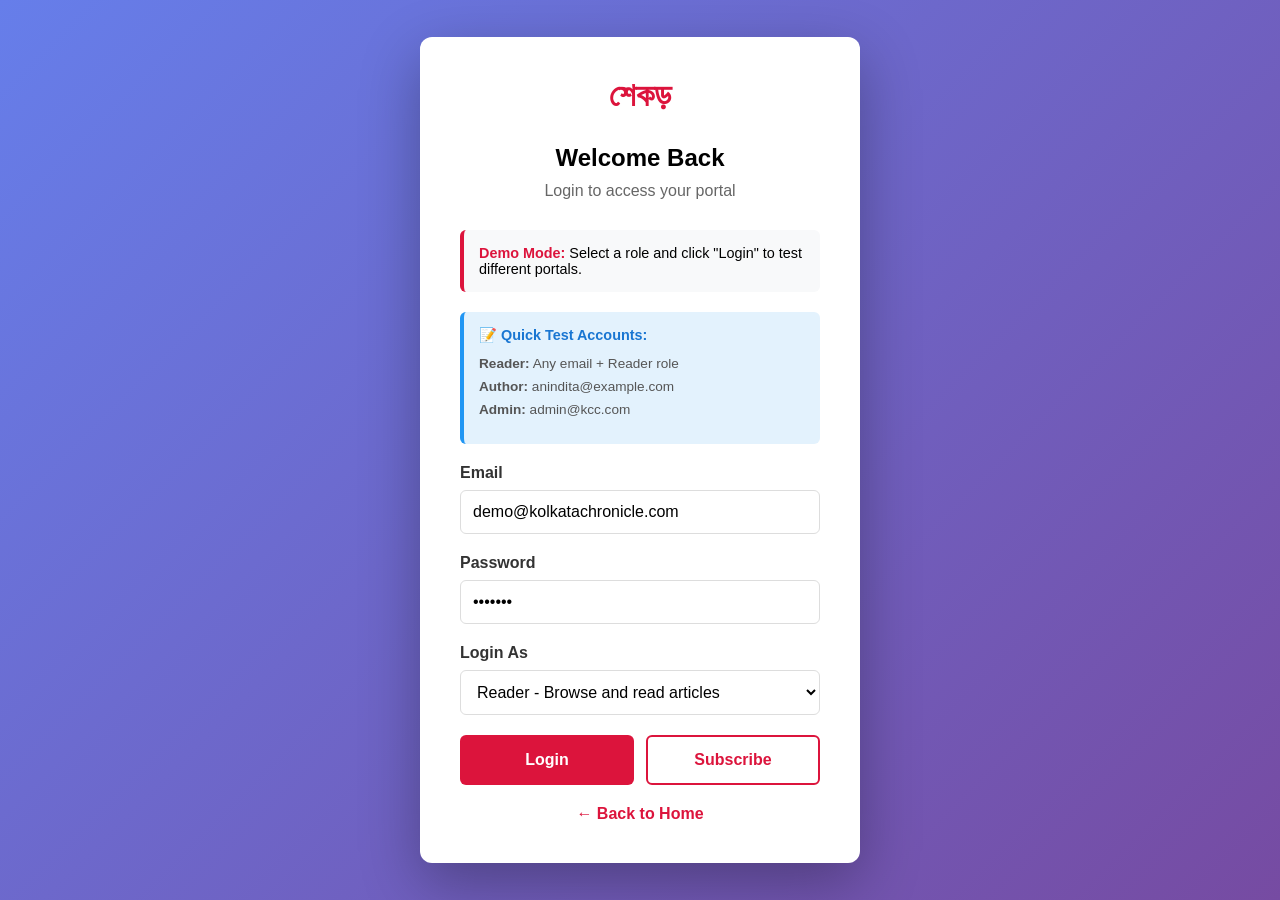
==== login.html @ 443b7f4b "first commit" ====
<!DOCTYPE html>
<html lang="en">
<head>
  <meta charset="UTF-8">
  <meta name="viewport" content="width=device-width, initial-scale=1.0">
  <title>Login - শেকড় - The Kolkata Chronicle</title>
  <style>
    * {
      margin: 0;
      padding: 0;
      box-sizing: border-box;
    }

    body {
      font-family: -apple-system, BlinkMacSystemFont, 'Segoe UI', Roboto, Oxygen, Ubuntu, Cantarell, sans-serif;
    }

    :root {
      --primary: #DC143C;
    }

    .login-container {
      min-height: 100vh;
      display: flex;
      align-items: center;
      justify-content: center;
      background: linear-gradient(135deg, #667eea 0%, #764ba2 100%);
      padding: 20px;
    }

    .login-card {
      background: white;
      border-radius: 12px;
      padding: 40px;
      max-width: 440px;
      width: 100%;
      box-shadow: 0 20px 60px rgba(0, 0, 0, 0.3);
    }

    .login-logo {
      font-size: 2rem;
      font-weight: 800;
      color: var(--primary);
      text-align: center;
      margin-bottom: 30px;
    }

    .login-title {
      font-size: 1.5rem;
      font-weight: 700;
      margin-bottom: 10px;
      text-align: center;
    }

    .login-subtitle {
      color: #666;
      text-align: center;
      margin-bottom: 30px;
    }

    .demo-note {
      background: #f8f9fa;
      padding: 15px;
      border-radius: 6px;
      margin-bottom: 20px;
      border-left: 4px solid var(--primary);
      font-size: 0.9rem;
    }

    .demo-note strong {
      color: var(--primary);
    }

    .demo-accounts {
      background: #e3f2fd;
      padding: 15px;
      border-radius: 6px;
      margin-bottom: 20px;
      font-size: 0.85rem;
      border-left: 4px solid #2196F3;
    }

    .demo-accounts h4 {
      color: #1976D2;
      margin-bottom: 8px;
      font-size: 0.9rem;
    }

    .demo-accounts ul {
      list-style: none;
      padding-left: 0;
      margin: 8px 0;
    }

    .demo-accounts li {
      padding: 4px 0;
      color: #555;
    }

    .form-group {
      margin-bottom: 20px;
    }

    .form-label {
      display: block;
      margin-bottom: 8px;
      font-weight: 600;
      color: #333;
    }

    .form-input {
      width: 100%;
      padding: 12px;
      border: 1px solid #ddd;
      border-radius: 6px;
      font-size: 1rem;
      transition: border-color 0.2s;
      background: white;
    }

    .form-input:focus {
      outline: none;
      border-color: var(--primary);
      box-shadow: 0 0 0 3px rgba(220, 20, 60, 0.1);
    }

    select.form-input {
      cursor: pointer;
    }

    .btn-login {
      width: 100%;
      padding: 14px;
      background: var(--primary);
      color: white;
      border: none;
      border-radius: 6px;
      font-size: 1rem;
      font-weight: 600;
      cursor: pointer;
      transition: background 0.2s;
    }

    .btn-login:hover {
      background: #b01030;
    }

    .btn-login:active {
      transform: translateY(1px);
    }

    .btn-subscribe {
      width: 100%;
      padding: 14px;
      background: white;
      color: var(--primary);
      border: 2px solid var(--primary);
      border-radius: 6px;
      font-size: 1rem;
      font-weight: 600;
      cursor: pointer;
      transition: background 0.2s, color 0.2s;
    }

    .btn-subscribe:hover {
      background: var(--primary);
      color: white;
    }

    .btn-subscribe:active {
      transform: translateY(1px);
    }

    .divider {
      text-align: center;
      margin: 30px 0;
      color: #999;
      position: relative;
    }

    .divider::before,
    .divider::after {
      content: '';
      position: absolute;
      top: 50%;
      width: 45%;
      height: 1px;
      background: #ddd;
    }

    .divider::before {
      left: 0;
    }

    .divider::after {
      right: 0;
    }

    .back-link {
      text-align: center;
      margin-top: 20px;
    }

    .back-link a {
      color: var(--primary);
      text-decoration: none;
      font-weight: 600;
    }

    .back-link a:hover {
      text-decoration: underline;
    }

    .role-description {
      font-size: 0.85rem;
      color: #666;
      margin-top: 6px;
      padding: 8px;
      background: #f8f9fa;
      border-radius: 4px;
      display: none;
    }

    .role-description.active {
      display: block;
    }
  </style>
</head>
<body>
  <div class="login-container">
    <div class="login-card">
      <div class="login-logo">শেকড়</div>
      <h1 class="login-title">Welcome Back</h1>
      <p class="login-subtitle">Login to access your portal</p>

      <div class="demo-note">
        <strong>Demo Mode:</strong> Select a role and click "Login" to test different portals.
      </div>

      <div class="demo-accounts">
        <h4>📝 Quick Test Accounts:</h4>
        <ul>
          <li><strong>Reader:</strong> Any email + Reader role</li>
          <li><strong>Author:</strong> anindita@example.com</li>
          <li><strong>Admin:</strong> admin@kcc.com</li>
        </ul>
      </div>

      <form id="loginForm">
        <div class="form-group">
          <label class="form-label" for="email">Email</label>
          <input 
            type="email" 
            id="email" 
            class="form-input" 
            placeholder="your@email.com"
            value="demo@kolkatachronicle.com"
            required
          >
        </div>

        <div class="form-group">
          <label class="form-label" for="password">Password</label>
          <input 
            type="password" 
            id="password" 
            class="form-input" 
            placeholder="••••••••"
            value="demo123"
            required
          >
        </div>

        <div class="form-group">
          <label class="form-label" for="role">Login As</label>
          <select id="role" class="form-input" required>
            <option value="reader">Reader - Browse and read articles</option>
            <option value="author">Author / Creator - Write and manage articles</option>
            <option value="admin">Administrator - Manage platform and approve content</option>
          </select>
          
          <div id="roleDescription" class="role-description">
            Select a role to see what you can do
          </div>
        </div>

        <div style="display: grid; grid-template-columns: 1fr 1fr; gap: 12px;">
          <button type="submit" class="btn-login">Login</button>
          <button type="button" class="btn-subscribe" onclick="window.location.href='subscribe.html'">Subscribe</button>
        </div>
      </form>

      <div class="back-link">
        <a href="./index.html">← Back to Home</a>
      </div>
    </div>
  </div>

  <script src="./assets/js/core/data.js"></script>
  <script src="./assets/js/auth/login.js"></script>

  <script>
    // Show role descriptions on change
    document.getElementById('role').addEventListener('change', function() {
      const roleDesc = document.getElementById('roleDescription');
      const descriptions = {
        reader: '📖 Access personalized feed, follow authors, save articles',
        author: '✍️ Create articles, manage drafts, submit for review, track performance',
        admin: '👨‍💼 Review submissions, manage users, view analytics, publish content'
      };
      
      roleDesc.textContent = descriptions[this.value];
      roleDesc.classList.add('active');
    });

    // Quick fill buttons for testing
    document.getElementById('role').addEventListener('change', function() {
      const role = this.value;
      const emailInput = document.getElementById('email');
      
      if (role === 'author') {
        emailInput.value = 'anindita@example.com';
      } else if (role === 'admin') {
        emailInput.value = 'admin@kcc.com';
      }
    });
  </script>
</body>
</html>
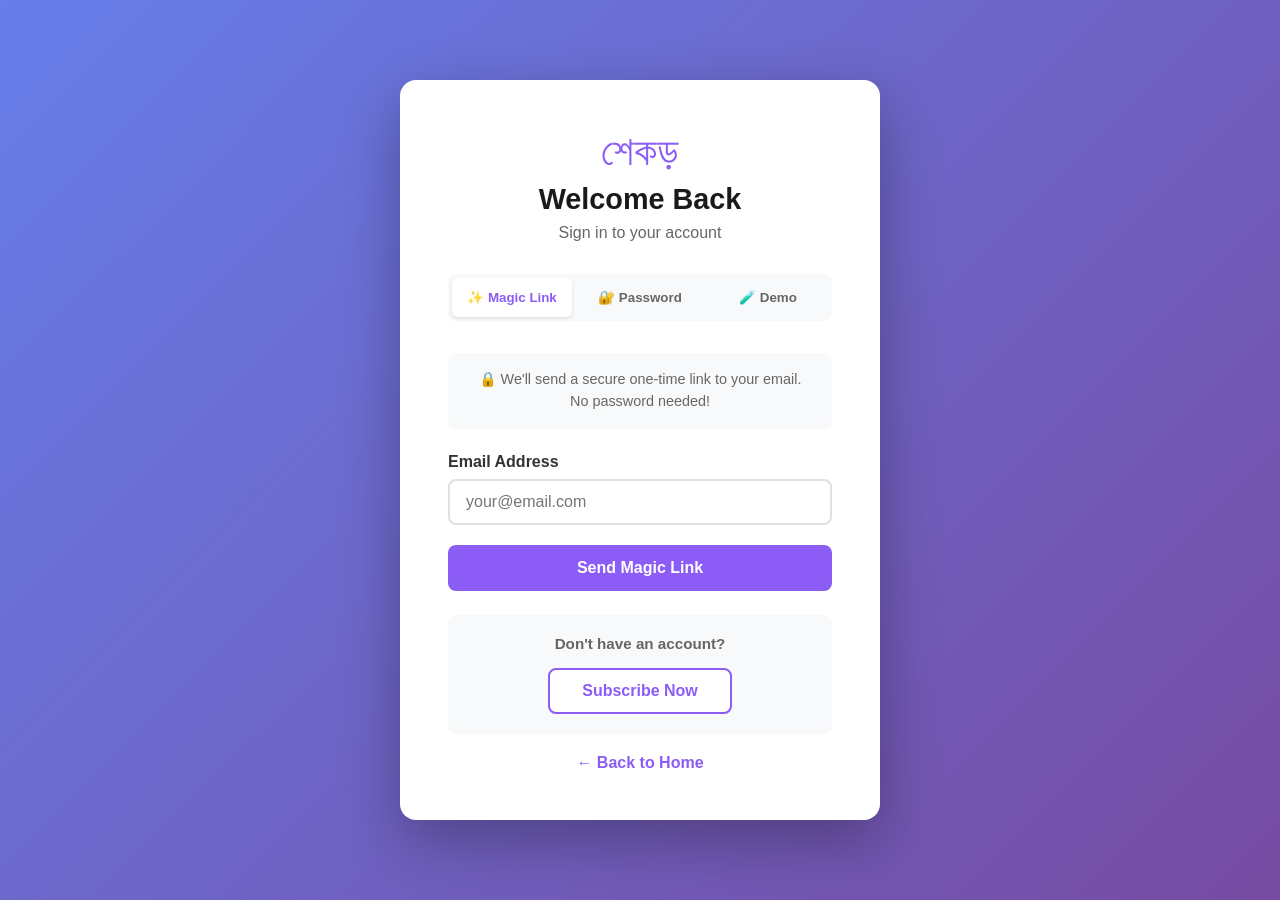
==== commit 72051d95: "Add Subscription workflow" ====
--- a/login.html
+++ b/login.html
@@ -3,7 +3,7 @@
 <head>
   <meta charset="UTF-8">
   <meta name="viewport" content="width=device-width, initial-scale=1.0">
-  <title>Login - শেকড় - The Kolkata Chronicle</title>
+  <title>Login - The Kolkata Chronicle</title>
   <style>
     * {
       margin: 0;
@@ -11,64 +11,249 @@
       box-sizing: border-box;
     }
 
+    :root {
+      --primary: #8B5CF6;
+      --text-dark: #1a1a1a;
+      --text-medium: #666;
+      --text-light: #999;
+      --bg-light: #f8f9fa;
+      --border: #e0e0e0;
+    }
+
     body {
-      font-family: -apple-system, BlinkMacSystemFont, 'Segoe UI', Roboto, Oxygen, Ubuntu, Cantarell, sans-serif;
-    }
-
-    :root {
-      --primary: #DC143C;
-    }
-
-    .login-container {
+      font-family: -apple-system, BlinkMacSystemFont, 'Segoe UI', sans-serif;
+      background: linear-gradient(135deg, #667eea 0%, #764ba2 100%);
       min-height: 100vh;
       display: flex;
       align-items: center;
       justify-content: center;
-      background: linear-gradient(135deg, #667eea 0%, #764ba2 100%);
       padding: 20px;
+    }
+
+    .login-container {
+      width: 100%;
+      max-width: 480px;
     }
 
     .login-card {
       background: white;
-      border-radius: 12px;
-      padding: 40px;
-      max-width: 440px;
+      border-radius: 16px;
+      padding: 48px;
+      box-shadow: 0 20px 60px rgba(0, 0, 0, 0.3);
+    }
+
+    .login-logo {
+      font-family: 'Playfair Display', serif;
+      font-size: 2.5em;
+      text-align: center;
+      color: var(--primary);
+      margin-bottom: 8px;
+    }
+
+    .login-title {
+      text-align: center;
+      font-size: 1.8em;
+      margin-bottom: 8px;
+      color: var(--text-dark);
+    }
+
+    .login-subtitle {
+      text-align: center;
+      color: var(--text-medium);
+      margin-bottom: 32px;
+    }
+
+    .auth-tabs {
+      display: flex;
+      gap: 8px;
+      margin-bottom: 32px;
+      background: var(--bg-light);
+      padding: 4px;
+      border-radius: 8px;
+    }
+
+    .auth-tab {
+      flex: 1;
+      padding: 12px;
+      border: none;
+      background: transparent;
+      cursor: pointer;
+      border-radius: 6px;
+      font-weight: 600;
+      color: var(--text-medium);
+      transition: all 0.2s;
+    }
+
+    .auth-tab.active {
+      background: white;
+      color: var(--primary);
+      box-shadow: 0 2px 4px rgba(0, 0, 0, 0.1);
+    }
+
+    .auth-method {
+      display: none;
+    }
+
+    .auth-method.active {
+      display: block;
+    }
+
+    .info-box {
+      background: var(--bg-light);
+      padding: 16px;
+      border-radius: 8px;
+      margin-bottom: 24px;
+      font-size: 0.9em;
+      color: var(--text-medium);
+      text-align: center;
+      line-height: 1.5;
+    }
+
+    .form-group {
+      margin-bottom: 20px;
+    }
+
+    .form-label {
+      display: block;
+      margin-bottom: 8px;
+      font-weight: 600;
+      color: #333;
+    }
+
+    .form-input {
       width: 100%;
-      box-shadow: 0 20px 60px rgba(0, 0, 0, 0.3);
-    }
-
-    .login-logo {
-      font-size: 2rem;
-      font-weight: 800;
+      padding: 12px 16px;
+      border: 2px solid var(--border);
+      border-radius: 8px;
+      font-size: 1rem;
+      transition: border-color 0.2s;
+      background: white;
+    }
+
+    .form-input:focus {
+      outline: none;
+      border-color: var(--primary);
+      box-shadow: 0 0 0 3px rgba(139, 92, 246, 0.1);
+    }
+
+    .btn-primary {
+      width: 100%;
+      padding: 14px;
+      background: var(--primary);
+      color: white;
+      border: none;
+      border-radius: 8px;
+      font-size: 1rem;
+      font-weight: 600;
+      cursor: pointer;
+      transition: all 0.2s;
+    }
+
+    .btn-primary:hover {
+      background: #7c3aed;
+      transform: translateY(-1px);
+    }
+
+    .btn-primary:disabled {
+      background: var(--text-light);
+      cursor: not-allowed;
+      transform: none;
+    }
+
+    .divider {
+      text-align: center;
+      margin: 24px 0;
+      color: #999;
+      position: relative;
+    }
+
+    .divider::before,
+    .divider::after {
+      content: '';
+      position: absolute;
+      top: 50%;
+      width: 42%;
+      height: 1px;
+      background: #ddd;
+    }
+
+    .divider::before {
+      left: 0;
+    }
+
+    .divider::after {
+      right: 0;
+    }
+
+    .signup-prompt {
+      text-align: center;
+      margin-top: 24px;
+      padding: 20px;
+      background: var(--bg-light);
+      border-radius: 8px;
+    }
+
+    .signup-prompt p {
+      color: var(--text-medium);
+      margin-bottom: 16px;
+      font-size: 0.95em;
+    }
+
+    .btn-secondary {
+      display: inline-block;
+      padding: 12px 32px;
+      background: white;
       color: var(--primary);
+      border: 2px solid var(--primary);
+      border-radius: 8px;
+      font-weight: 600;
+      text-decoration: none;
+      transition: all 0.2s;
+    }
+
+    .btn-secondary:hover {
+      background: var(--primary);
+      color: white;
+    }
+
+    .back-link {
       text-align: center;
-      margin-bottom: 30px;
-    }
-
-    .login-title {
-      font-size: 1.5rem;
-      font-weight: 700;
-      margin-bottom: 10px;
-      text-align: center;
-    }
-
-    .login-subtitle {
-      color: #666;
-      text-align: center;
-      margin-bottom: 30px;
-    }
-
+      margin-top: 20px;
+    }
+
+    .back-link a {
+      color: var(--primary);
+      text-decoration: none;
+      font-weight: 600;
+    }
+
+    .back-link a:hover {
+      text-decoration: underline;
+    }
+
+    .forgot-password {
+      text-align: right;
+      margin-top: 8px;
+    }
+
+    .forgot-password a {
+      color: var(--primary);
+      text-decoration: none;
+      font-size: 0.9em;
+    }
+
+    .forgot-password a:hover {
+      text-decoration: underline;
+    }
+
+    /* Demo mode styles */
     .demo-note {
-      background: #f8f9fa;
+      background: #fff3cd;
       padding: 15px;
       border-radius: 6px;
       margin-bottom: 20px;
-      border-left: 4px solid var(--primary);
-      font-size: 0.9rem;
-    }
-
-    .demo-note strong {
-      color: var(--primary);
+      font-size: 0.85rem;
+      border-left: 4px solid #ffc107;
     }
 
     .demo-accounts {
@@ -97,118 +282,8 @@
       color: #555;
     }
 
-    .form-group {
-      margin-bottom: 20px;
-    }
-
-    .form-label {
-      display: block;
-      margin-bottom: 8px;
-      font-weight: 600;
-      color: #333;
-    }
-
-    .form-input {
-      width: 100%;
-      padding: 12px;
-      border: 1px solid #ddd;
-      border-radius: 6px;
-      font-size: 1rem;
-      transition: border-color 0.2s;
-      background: white;
-    }
-
-    .form-input:focus {
-      outline: none;
-      border-color: var(--primary);
-      box-shadow: 0 0 0 3px rgba(220, 20, 60, 0.1);
-    }
-
     select.form-input {
       cursor: pointer;
-    }
-
-    .btn-login {
-      width: 100%;
-      padding: 14px;
-      background: var(--primary);
-      color: white;
-      border: none;
-      border-radius: 6px;
-      font-size: 1rem;
-      font-weight: 600;
-      cursor: pointer;
-      transition: background 0.2s;
-    }
-
-    .btn-login:hover {
-      background: #b01030;
-    }
-
-    .btn-login:active {
-      transform: translateY(1px);
-    }
-
-    .btn-subscribe {
-      width: 100%;
-      padding: 14px;
-      background: white;
-      color: var(--primary);
-      border: 2px solid var(--primary);
-      border-radius: 6px;
-      font-size: 1rem;
-      font-weight: 600;
-      cursor: pointer;
-      transition: background 0.2s, color 0.2s;
-    }
-
-    .btn-subscribe:hover {
-      background: var(--primary);
-      color: white;
-    }
-
-    .btn-subscribe:active {
-      transform: translateY(1px);
-    }
-
-    .divider {
-      text-align: center;
-      margin: 30px 0;
-      color: #999;
-      position: relative;
-    }
-
-    .divider::before,
-    .divider::after {
-      content: '';
-      position: absolute;
-      top: 50%;
-      width: 45%;
-      height: 1px;
-      background: #ddd;
-    }
-
-    .divider::before {
-      left: 0;
-    }
-
-    .divider::after {
-      right: 0;
-    }
-
-    .back-link {
-      text-align: center;
-      margin-top: 20px;
-    }
-
-    .back-link a {
-      color: var(--primary);
-      text-decoration: none;
-      font-weight: 600;
-    }
-
-    .back-link a:hover {
-      text-decoration: underline;
     }
 
     .role-description {
@@ -231,99 +306,297 @@
     <div class="login-card">
       <div class="login-logo">শেকড়</div>
       <h1 class="login-title">Welcome Back</h1>
-      <p class="login-subtitle">Login to access your portal</p>
-
-      <div class="demo-note">
-        <strong>Demo Mode:</strong> Select a role and click "Login" to test different portals.
+      <p class="login-subtitle">Sign in to your account</p>
+
+      <!-- Auth Method Tabs -->
+      <div class="auth-tabs">
+        <button class="auth-tab active" onclick="switchTab('magic')">✨ Magic Link</button>
+        <button class="auth-tab" onclick="switchTab('password')">🔐 Password</button>
+        <button class="auth-tab" onclick="switchTab('demo')">🧪 Demo</button>
       </div>
 
-      <div class="demo-accounts">
-        <h4>📝 Quick Test Accounts:</h4>
-        <ul>
-          <li><strong>Reader:</strong> Any email + Reader role</li>
-          <li><strong>Author:</strong> anindita@example.com</li>
-          <li><strong>Admin:</strong> admin@kcc.com</li>
-        </ul>
+      <!-- Magic Link Method -->
+      <div id="magicMethod" class="auth-method active">
+        <div class="info-box">
+          🔒 We'll send a secure one-time link to your email.<br>
+          No password needed!
+        </div>
+
+        <form onsubmit="sendMagicLink(event)">
+          <div class="form-group">
+            <label class="form-label" for="magicEmail">Email Address</label>
+            <input 
+              type="email" 
+              id="magicEmail" 
+              class="form-input" 
+              placeholder="your@email.com"
+              required
+            >
+          </div>
+
+          <button type="submit" class="btn-primary" id="magicBtn">
+            Send Magic Link
+          </button>
+        </form>
       </div>
 
-      <form id="loginForm">
-        <div class="form-group">
-          <label class="form-label" for="email">Email</label>
-          <input 
-            type="email" 
-            id="email" 
-            class="form-input" 
-            placeholder="your@email.com"
-            value="demo@kolkatachronicle.com"
-            required
-          >
+      <!-- Password Method -->
+      <div id="passwordMethod" class="auth-method">
+        <div class="info-box">
+          🔐 Sign in with your email and password
         </div>
 
-        <div class="form-group">
-          <label class="form-label" for="password">Password</label>
-          <input 
-            type="password" 
-            id="password" 
-            class="form-input" 
-            placeholder="••••••••"
-            value="demo123"
-            required
-          >
+        <form onsubmit="handlePasswordLogin(event)">
+          <div class="form-group">
+            <label class="form-label" for="loginEmail">Email Address</label>
+            <input 
+              type="email" 
+              id="loginEmail" 
+              class="form-input" 
+              placeholder="your@email.com"
+              required
+            >
+          </div>
+
+          <div class="form-group">
+            <label class="form-label" for="loginPassword">Password</label>
+            <input 
+              type="password" 
+              id="loginPassword" 
+              class="form-input" 
+              placeholder="Enter your password"
+              required
+            >
+            <div class="forgot-password">
+              <a href="#" onclick="alert('Password reset coming soon!'); return false;">Forgot password?</a>
+            </div>
+          </div>
+
+          <button type="submit" class="btn-primary">
+            Sign In
+          </button>
+        </form>
+      </div>
+
+      <!-- Demo Login Method -->
+      <div id="demoMethod" class="auth-method">
+        <div class="demo-note">
+          <strong>Demo Mode:</strong> Test different user roles without creating an account.
         </div>
 
-        <div class="form-group">
-          <label class="form-label" for="role">Login As</label>
-          <select id="role" class="form-input" required>
-            <option value="reader">Reader - Browse and read articles</option>
-            <option value="author">Author / Creator - Write and manage articles</option>
-            <option value="admin">Administrator - Manage platform and approve content</option>
-          </select>
-          
-          <div id="roleDescription" class="role-description">
-            Select a role to see what you can do
+        <div class="demo-accounts">
+          <h4>📝 Quick Test Accounts:</h4>
+          <ul>
+            <li><strong>Reader:</strong> demo@example.com (any password)</li>
+            <li><strong>Author:</strong> author@example.com (any password)</li>
+            <li><strong>Admin:</strong> admin@example.com (any password)</li>
+          </ul>
+        </div>
+
+        <form onsubmit="handleDemoLogin(event)">
+          <div class="form-group">
+            <label class="form-label" for="demoEmail">Email</label>
+            <input 
+              type="email" 
+              id="demoEmail" 
+              class="form-input" 
+              placeholder="demo@example.com"
+              value="demo@example.com"
+              required
+            >
           </div>
-        </div>
-
-        <div style="display: grid; grid-template-columns: 1fr 1fr; gap: 12px;">
-          <button type="submit" class="btn-login">Login</button>
-          <button type="button" class="btn-subscribe" onclick="window.location.href='subscribe.html'">Subscribe</button>
-        </div>
-      </form>
+
+          <div class="form-group">
+            <label class="form-label" for="demoPassword">Password</label>
+            <input 
+              type="password" 
+              id="demoPassword" 
+              class="form-input" 
+              placeholder="any password"
+              value="demo123"
+              required
+            >
+          </div>
+
+          <div class="form-group">
+            <label class="form-label" for="demoRole">Login As</label>
+            <select id="demoRole" class="form-input" required>
+              <option value="reader">Reader - Browse and read articles</option>
+              <option value="author">Author - Write and manage articles</option>
+              <option value="admin">Admin - Manage platform</option>
+            </select>
+            
+            <div id="roleDescription" class="role-description">
+              Select a role to see what you can do
+            </div>
+          </div>
+
+          <button type="submit" class="btn-primary">
+            Demo Login
+          </button>
+        </form>
+      </div>
+
+      <!-- Signup Prompt -->
+      <div class="signup-prompt">
+        <p><strong>Don't have an account?</strong></p>
+        <a href="subscribe.html" class="btn-secondary">Subscribe Now</a>
+      </div>
 
       <div class="back-link">
-        <a href="./index.html">← Back to Home</a>
+        <a href="index.html">← Back to Home</a>
       </div>
     </div>
   </div>
 
-  <script src="./assets/js/core/data.js"></script>
-  <script src="./assets/js/auth/login.js"></script>
-
   <script>
-    // Show role descriptions on change
-    document.getElementById('role').addEventListener('change', function() {
-      const roleDesc = document.getElementById('roleDescription');
-      const descriptions = {
-        reader: '📖 Access personalized feed, follow authors, save articles',
-        author: '✍️ Create articles, manage drafts, submit for review, track performance',
-        admin: '👨‍💼 Review submissions, manage users, view analytics, publish content'
+    // Tab Switching
+    function switchTab(method) {
+      // Update tabs
+      document.querySelectorAll('.auth-tab').forEach(tab => tab.classList.remove('active'));
+      event.target.classList.add('active');
+
+      // Update methods
+      document.querySelectorAll('.auth-method').forEach(m => m.classList.remove('active'));
+      if (method === 'magic') {
+        document.getElementById('magicMethod').classList.add('active');
+      } else if (method === 'password') {
+        document.getElementById('passwordMethod').classList.add('active');
+      } else {
+        document.getElementById('demoMethod').classList.add('active');
+      }
+    }
+
+    // Magic Link Login
+    function sendMagicLink(event) {
+      event.preventDefault();
+      const email = document.getElementById('magicEmail').value;
+      const btn = document.getElementById('magicBtn');
+      
+      btn.disabled = true;
+      btn.textContent = 'Sending...';
+      
+      // Check if user exists (in production, check with backend)
+      const userExists = checkUserExists(email);
+      
+      if (!userExists) {
+        btn.disabled = false;
+        btn.textContent = 'Send Magic Link';
+        alert('No account found with this email. Please subscribe first!');
+        return;
+      }
+      
+      // Redirect to auth page for magic link flow
+      setTimeout(() => {
+        window.location.href = 'auth.html?email=' + encodeURIComponent(email);
+      }, 500);
+    }
+
+    // Password Login
+    function handlePasswordLogin(event) {
+      event.preventDefault();
+      
+      const email = document.getElementById('loginEmail').value;
+      const password = document.getElementById('loginPassword').value;
+
+      // Verify credentials (in production, verify with backend)
+      const user = verifyPassword(email, password);
+      
+      if (!user) {
+        alert('Invalid email or password');
+        return;
+      }
+
+      // Create session
+      sessionStorage.setItem('kcc_user', JSON.stringify(user));
+      sessionStorage.setItem('kcc_role', 'reader');
+
+      // Redirect to home
+      window.location.href = 'reader/home.html';
+    }
+
+    // Demo Login
+    function handleDemoLogin(event) {
+      event.preventDefault();
+      
+      const email = document.getElementById('demoEmail').value;
+      const role = document.getElementById('demoRole').value;
+
+      const user = {
+        email: email,
+        name: email.split('@')[0],
+        role: role
       };
-      
-      roleDesc.textContent = descriptions[this.value];
-      roleDesc.classList.add('active');
-    });
-
-    // Quick fill buttons for testing
-    document.getElementById('role').addEventListener('change', function() {
-      const role = this.value;
-      const emailInput = document.getElementById('email');
-      
-      if (role === 'author') {
-        emailInput.value = 'anindita@example.com';
+
+      sessionStorage.setItem('kcc_user', JSON.stringify(user));
+      sessionStorage.setItem('kcc_role', role);
+
+      // Redirect based on role
+      if (role === 'reader') {
+        window.location.href = 'reader/home.html';
+      } else if (role === 'author') {
+        window.location.href = 'author/dashboard.html';
       } else if (role === 'admin') {
-        emailInput.value = 'admin@kcc.com';
+        window.location.href = 'admin/dashboard.html';
       }
-    });
+    }
+
+    // Helper Functions
+    function checkUserExists(email) {
+      // Check if user has completed subscription confirmation
+      const subs = JSON.parse(localStorage.getItem('kcc_pending_subscriptions') || '{}');
+      for (let token in subs) {
+        if (subs[token].email === email && subs[token].confirmed) {
+          return true;
+        }
+      }
+      return false;
+    }
+
+    function verifyPassword(email, password) {
+      // Get user ID from email
+      let hash = 0;
+      for (let i = 0; i < email.length; i++) {
+        const char = email.charCodeAt(i);
+        hash = ((hash << 5) - hash) + char;
+        hash = hash & hash;
+      }
+      const userId = 'user_' + Math.abs(hash).toString(36);
+      
+      // Check stored password
+      const storedPassword = localStorage.getItem(`kcc_password_${userId}`);
+      if (storedPassword && atob(storedPassword) === password) {
+        // Get subscription data
+        const subs = JSON.parse(localStorage.getItem('kcc_pending_subscriptions') || '{}');
+        for (let token in subs) {
+          if (subs[token].email === email && subs[token].confirmed) {
+            return {
+              id: userId,
+              email: email,
+              name: subs[token].name,
+              subscription: subs[token]
+            };
+          }
+        }
+      }
+      return null;
+    }
+
+    // Demo role descriptions
+    const roleSelect = document.getElementById('demoRole');
+    if (roleSelect) {
+      roleSelect.addEventListener('change', function() {
+        const roleDesc = document.getElementById('roleDescription');
+        const descriptions = {
+          reader: '📖 Access personalized feed, follow authors, save articles',
+          author: '✍️ Create articles, manage drafts, submit for review',
+          admin: '👨‍💼 Review submissions, manage users, view analytics'
+        };
+        
+        roleDesc.textContent = descriptions[this.value];
+        roleDesc.classList.add('active');
+      });
+    }
   </script>
 </body>
 </html>
